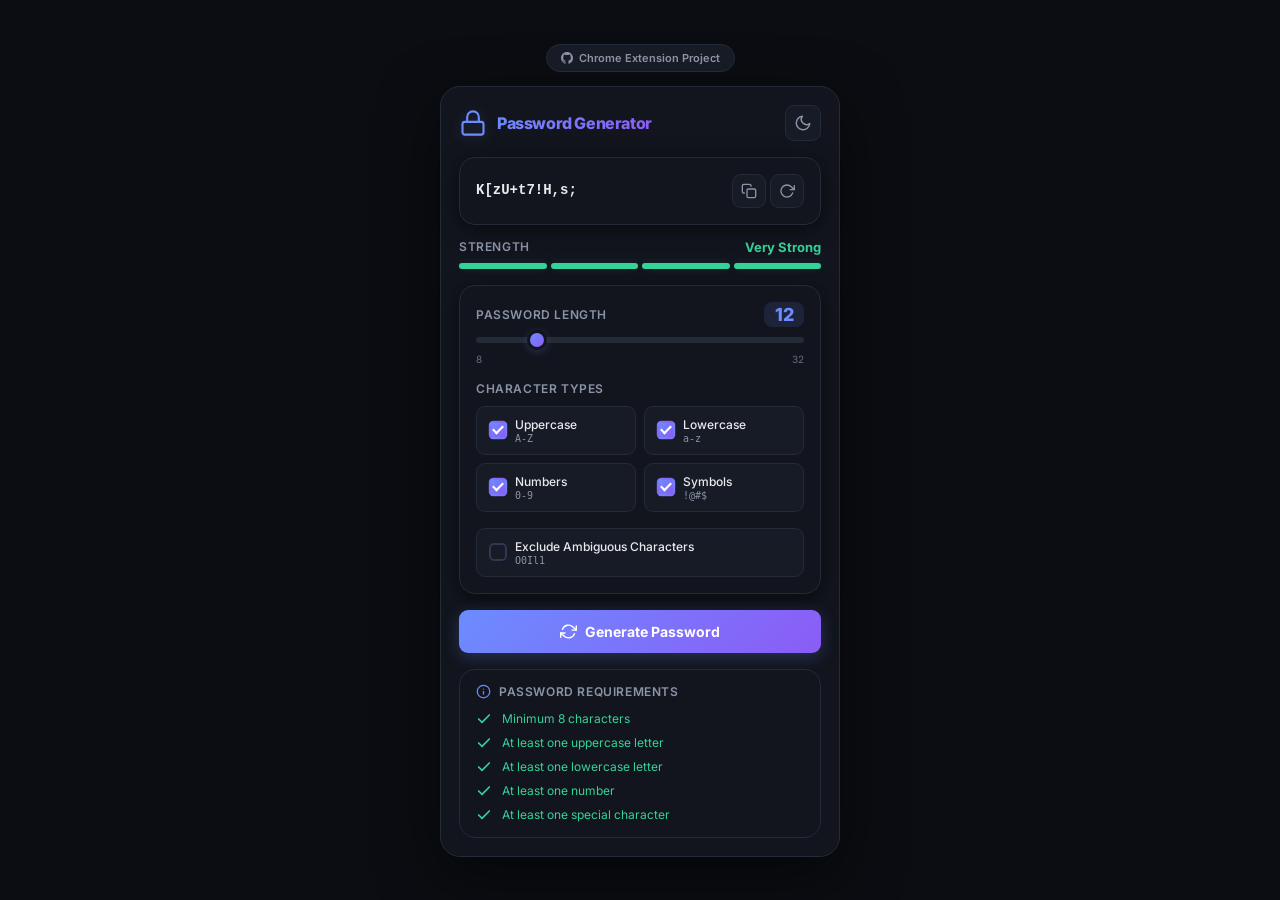
==== index.html @ af60cce2 "Add index.html for Vercel deployment" ====
<!DOCTYPE html>
<html lang="en">
<head>
  <meta charset="UTF-8">
  <meta name="viewport" content="width=device-width, initial-scale=1.0">
  <title>Password Generator - Web Version</title>
  <link rel="stylesheet" href="styles.css">
  <link href="https://fonts.googleapis.com/css2?family=Inter:wght@400;500;600;700;800&display=swap" rel="stylesheet">
  <style>
    /* Web layout overrides for full browser page */
    body {
      width: 100%;
      min-height: 100vh;
      display: flex;
      justify-content: center;
      align-items: center;
      padding: 20px;
      background: var(--bg);
    }

    .web-wrapper {
      width: 100%;
      max-width: 400px;
    }

    .web-badge {
      text-align: center;
      margin-bottom: 14px;
    }

    .web-badge a {
      display: inline-flex;
      align-items: center;
      gap: 6px;
      font-size: 11px;
      font-weight: 600;
      color: var(--text-muted);
      background: var(--card-bg);
      border: 1px solid var(--border);
      padding: 6px 14px;
      border-radius: 999px;
      text-decoration: none;
      transition: border-color var(--transition-fast), color var(--transition-fast);
    }

    .web-badge a:hover {
      border-color: var(--accent);
      color: var(--accent);
    }

    .web-badge svg {
      width: 12px;
      height: 12px;
    }

    .app {
      background: var(--bg-secondary);
      border-radius: 20px;
      box-shadow: 0 20px 60px var(--shadow-color);
      border: 1px solid var(--border);
    }

    .theme-toggle {
      position: relative;
      z-index: 10;
    }

    @media (max-width: 420px) {
      body {
        padding: 10px;
        align-items: flex-start;
      }
      .app {
        border-radius: 16px;
      }
    }
  </style>
</head>
<body class="theme-dark">
  <div class="web-wrapper">
    <div class="web-badge">
      <a href="https://github.com/rajeshrajaram1911-max/chrome-extention" target="_blank" rel="noopener">
        <svg viewBox="0 0 16 16" fill="currentColor">
          <path d="M8 0C3.58 0 0 3.58 0 8c0 3.54 2.29 6.53 5.47 7.59.4.07.55-.17.55-.38 0-.19-.01-.82-.01-1.49-2.01.37-2.53-.49-2.69-.94-.09-.23-.48-.94-.82-1.13-.28-.15-.68-.52-.01-.53.63-.01 1.08.58 1.23.82.72 1.21 1.87.87 2.33.66.07-.52.28-.87.51-1.07-1.78-.2-3.64-.89-3.64-3.95 0-.87.31-1.59.82-2.15-.08-.2-.36-1.02.08-2.12 0 0 .67-.21 2.2.82.64-.18 1.32-.27 2-.27s1.36.09 2 .27c1.53-1.04 2.2-.82 2.2-.82.44 1.1.16 1.92.08 2.12.51.56.82 1.27.82 2.15 0 3.07-1.87 3.75-3.65 3.95.29.25.54.73.54 1.48 0 1.07-.01 1.93-.01 2.2 0 .21.15.46.55.38A8.01 8.01 0 0 0 16 8c0-4.42-3.58-8-8-8z"/>
        </svg>
        Chrome Extension Project
      </a>
    </div>

    <div class="app">
      <header class="app-header">
        <div class="logo">
          <svg class="logo-icon" viewBox="0 0 24 24" fill="none" stroke="currentColor" stroke-width="1.8" stroke-linecap="round" stroke-linejoin="round">
            <rect x="3" y="11" width="18" height="11" rx="2" ry="2"></rect>
            <path d="M7 11V7a5 5 0 0 1 10 0v4"></path>
          </svg>
          <span class="logo-text">Password Generator</span>
        </div>
        <button id="themeToggle" class="theme-toggle" title="Toggle theme" aria-label="Toggle theme">
          <svg class="icon-sun" viewBox="0 0 24 24" fill="none" stroke="currentColor" stroke-width="2" stroke-linecap="round" stroke-linejoin="round">
            <circle cx="12" cy="12" r="5"></circle>
            <line x1="12" y1="1" x2="12" y2="3"></line>
            <line x1="12" y1="21" x2="12" y2="23"></line>
            <line x1="4.22" y1="4.22" x2="5.64" y2="5.64"></line>
            <line x1="18.36" y1="18.36" x2="19.78" y2="19.78"></line>
            <line x1="1" y1="12" x2="3" y2="12"></line>
            <line x1="21" y1="12" x2="23" y2="12"></line>
            <line x1="4.22" y1="19.78" x2="5.64" y2="18.36"></line>
            <line x1="18.36" y1="5.64" x2="19.78" y2="4.22"></line>
          </svg>
          <svg class="icon-moon" viewBox="0 0 24 24" fill="none" stroke="currentColor" stroke-width="2" stroke-linecap="round" stroke-linejoin="round">
            <path d="M21 12.79A9 9 0 1 1 11.21 3 7 7 0 0 0 21 12.79z"></path>
          </svg>
        </button>
      </header>

      <div class="password-display">
        <div class="password-text" id="passwordText">Click Generate to create a password</div>
        <div class="display-actions">
          <button id="copyBtn" class="copy-btn" title="Copy password" aria-label="Copy password">
            <svg class="icon-copy" viewBox="0 0 24 24" fill="none" stroke="currentColor" stroke-width="2" stroke-linecap="round" stroke-linejoin="round">
              <rect x="9" y="9" width="13" height="13" rx="2" ry="2"></rect>
              <path d="M5 15H4a2 2 0 0 1-2-2V4a2 2 0 0 1 2-2h9a2 2 0 0 1 2 2v1"></path>
            </svg>
            <svg class="icon-check" viewBox="0 0 24 24" fill="none" stroke="currentColor" stroke-width="2.5" stroke-linecap="round" stroke-linejoin="round">
              <polyline points="20 6 9 17 4 12"></polyline>
            </svg>
          </button>
          <button id="refreshBtn" class="refresh-btn" title="Generate new password" aria-label="Generate new password">
            <svg viewBox="0 0 24 24" fill="none" stroke="currentColor" stroke-width="2" stroke-linecap="round" stroke-linejoin="round">
              <polyline points="23 4 23 10 17 10"></polyline>
              <path d="M20.49 15a9 9 0 1 1-2.12-9.36L23 10"></path>
            </svg>
          </button>
        </div>
      </div>

      <div class="strength-section">
        <div class="strength-header">
          <span class="strength-title">Strength</span>
          <span class="strength-label" id="strengthLabel">—</span>
        </div>
        <div class="strength-meter">
          <div class="strength-bar"></div>
          <div class="strength-bar"></div>
          <div class="strength-bar"></div>
          <div class="strength-bar"></div>
        </div>
      </div>

      <div class="options-section">
        <div class="option-group">
          <div class="option-header">
            <label for="lengthSlider">Password Length</label>
            <span class="length-value" id="lengthValue">12</span>
          </div>
          <input type="range" id="lengthSlider" min="8" max="32" value="12" class="slider">
          <div class="slider-labels">
            <span>8</span>
            <span>32</span>
          </div>
        </div>

        <div class="option-group">
          <div class="option-header">
            <span class="option-title">Character Types</span>
          </div>
          <div class="checkbox-grid">
            <label class="checkbox-item">
              <input type="checkbox" id="optUpper" checked>
              <span class="checkbox-custom"></span>
              <span class="checkbox-label">Uppercase <span class="checkbox-desc">A-Z</span></span>
            </label>
            <label class="checkbox-item">
              <input type="checkbox" id="optLower" checked>
              <span class="checkbox-custom"></span>
              <span class="checkbox-label">Lowercase <span class="checkbox-desc">a-z</span></span>
            </label>
            <label class="checkbox-item">
              <input type="checkbox" id="optNumbers" checked>
              <span class="checkbox-custom"></span>
              <span class="checkbox-label">Numbers <span class="checkbox-desc">0-9</span></span>
            </label>
            <label class="checkbox-item">
              <input type="checkbox" id="optSymbols" checked>
              <span class="checkbox-custom"></span>
              <span class="checkbox-label">Symbols <span class="checkbox-desc">!@#$</span></span>
            </label>
          </div>
        </div>

        <div class="option-group">
          <label class="checkbox-item exclude-item">
            <input type="checkbox" id="optExclude">
            <span class="checkbox-custom"></span>
            <span class="checkbox-label">Exclude Ambiguous Characters <span class="checkbox-desc">O0Il1</span></span>
          </label>
        </div>
      </div>

      <button id="generateBtn" class="generate-btn">
        <svg viewBox="0 0 24 24" fill="none" stroke="currentColor" stroke-width="2" stroke-linecap="round" stroke-linejoin="round">
          <path d="M23 4v6h-6"></path>
          <path d="M1 20v-6h6"></path>
          <path d="M3.51 9a9 9 0 0 1 14.85-3.36L23 10"></path>
          <path d="M1 14l4.64 4.36A9 9 0 0 0 20.49 15"></path>
        </svg>
        Generate Password
      </button>

      <div class="requirements-section">
        <div class="requirements-header">
          <svg viewBox="0 0 24 24" fill="none" stroke="currentColor" stroke-width="2" stroke-linecap="round" stroke-linejoin="round">
            <circle cx="12" cy="12" r="10"></circle>
            <line x1="12" y1="16" x2="12" y2="12"></line>
            <line x1="12" y1="8" x2="12.01" y2="8"></line>
          </svg>
          <span>Password Requirements</span>
        </div>
        <div class="requirement-list">
          <div class="requirement-item" id="reqLength">
            <svg class="req-icon" viewBox="0 0 24 24" fill="none" stroke="currentColor" stroke-width="2.5" stroke-linecap="round" stroke-linejoin="round">
              <polyline points="20 6 9 17 4 12"></polyline>
            </svg>
            <span>Minimum 8 characters</span>
          </div>
          <div class="requirement-item" id="reqUpper">
            <svg class="req-icon" viewBox="0 0 24 24" fill="none" stroke="currentColor" stroke-width="2.5" stroke-linecap="round" stroke-linejoin="round">
              <polyline points="20 6 9 17 4 12"></polyline>
            </svg>
            <span>At least one uppercase letter</span>
          </div>
          <div class="requirement-item" id="reqLower">
            <svg class="req-icon" viewBox="0 0 24 24" fill="none" stroke="currentColor" stroke-width="2.5" stroke-linecap="round" stroke-linejoin="round">
              <polyline points="20 6 9 17 4 12"></polyline>
            </svg>
            <span>At least one lowercase letter</span>
          </div>
          <div class="requirement-item" id="reqNumber">
            <svg class="req-icon" viewBox="0 0 24 24" fill="none" stroke="currentColor" stroke-width="2.5" stroke-linecap="round" stroke-linejoin="round">
              <polyline points="20 6 9 17 4 12"></polyline>
            </svg>
            <span>At least one number</span>
          </div>
          <div class="requirement-item" id="reqSymbol">
            <svg class="req-icon" viewBox="0 0 24 24" fill="none" stroke="currentColor" stroke-width="2.5" stroke-linecap="round" stroke-linejoin="round">
              <polyline points="20 6 9 17 4 12"></polyline>
            </svg>
            <span>At least one special character</span>
          </div>
        </div>
      </div>
    </div>
  </div>

  <div id="toast" class="toast"></div>

  <script src="popup.js"></script>
</body>
</html>
---- styles.css ----
:root {
  --radius-lg: 16px;
  --radius-md: 12px;
  --radius-sm: 9px;
  --transition-fast: 0.2s ease;
  --transition-smooth: 0.3s cubic-bezier(0.22, 1, 0.36, 1);
}

body.theme-dark {
  --bg: #0b0d12;
  --bg-secondary: #12151d;
  --card-bg: #171b26;
  --card-hover: #1e2330;
  --border: #232a38;
  --border-hover: #2f3850;
  --text: #e8eaed;
  --text-muted: #8b93a7;
  --accent: #6c8cff;
  --accent-hover: #5a7dff;
  --accent-soft: rgba(108, 140, 255, 0.12);
  --accent-glow: rgba(108, 140, 255, 0.25);
  --danger: #f87171;
  --danger-soft: rgba(248, 113, 113, 0.12);
  --success: #34d399;
  --success-soft: rgba(52, 211, 153, 0.12);
  --warning: #fbbf24;
  --warning-soft: rgba(251, 191, 36, 0.12);
  --shadow-color: rgba(0, 0, 0, 0.5);
  --toast-bg: #e8eaed;
  --toast-text: #0b0d12;
  --gradient: linear-gradient(135deg, #6c8cff 0%, #8b5cf6 100%);
}

body.theme-light {
  --bg: #f0f3f9;
  --bg-secondary: #ffffff;
  --card-bg: #ffffff;
  --card-hover: #f4f6fb;
  --border: #e3e8f0;
  --border-hover: #c9d2e3;
  --text: #1a1d23;
  --text-muted: #6b7280;
  --accent: #4a6cf7;
  --accent-hover: #3a5ce5;
  --accent-soft: rgba(74, 108, 247, 0.1);
  --accent-glow: rgba(74, 108, 247, 0.2);
  --danger: #ef4444;
  --danger-soft: rgba(239, 68, 68, 0.1);
  --success: #059669;
  --success-soft: rgba(16, 185, 129, 0.12);
  --warning: #d97706;
  --warning-soft: rgba(245, 158, 11, 0.12);
  --shadow-color: rgba(30, 41, 59, 0.1);
  --toast-bg: #1a1d23;
  --toast-text: #f0f3f9;
  --gradient: linear-gradient(135deg, #4a6cf7 0%, #7c3aed 100%);
}

* {
  margin: 0;
  padding: 0;
  box-sizing: border-box;
}

body {
  width: 360px;
  font-family: 'Inter', -apple-system, BlinkMacSystemFont, 'Segoe UI', sans-serif;
  background: var(--bg);
  color: var(--text);
  overflow-x: hidden;
  transition: background var(--transition-fast), color var(--transition-fast);
}

.app {
  padding: 18px;
  animation: fadeInUp 0.4s cubic-bezier(0.22, 1, 0.36, 1);
}

@keyframes fadeInUp {
  0% {
    opacity: 0;
    transform: translateY(14px) scale(0.97);
  }
  100% {
    opacity: 1;
    transform: translateY(0) scale(1);
  }
}

.app-header {
  display: flex;
  align-items: center;
  justify-content: space-between;
  margin-bottom: 16px;
}

.logo {
  display: flex;
  align-items: center;
  gap: 10px;
}

.logo-icon {
  width: 28px;
  height: 28px;
  color: var(--accent);
  filter: drop-shadow(0 2px 6px var(--accent-glow));
}

.logo-text {
  font-size: 16px;
  font-weight: 800;
  letter-spacing: -0.4px;
  background: var(--gradient);
  -webkit-background-clip: text;
  -webkit-text-fill-color: transparent;
  background-clip: text;
}

.theme-toggle {
  width: 36px;
  height: 36px;
  border: none;
  border-radius: var(--radius-sm);
  background: var(--card-bg);
  color: var(--text-muted);
  cursor: pointer;
  display: flex;
  align-items: center;
  justify-content: center;
  transition: background var(--transition-fast), color var(--transition-fast), transform 0.15s ease, box-shadow var(--transition-fast);
  border: 1px solid var(--border);
}

.theme-toggle:hover {
  background: var(--card-hover);
  color: var(--text);
  border-color: var(--border-hover);
  box-shadow: 0 2px 8px var(--shadow-color);
}

.theme-toggle:active {
  transform: scale(0.9) rotate(15deg);
}

.theme-toggle svg {
  width: 18px;
  height: 18px;
}

body.theme-dark .icon-sun {
  display: none;
}
body.theme-dark .icon-moon {
  display: block;
}
body.theme-light .icon-sun {
  display: block;
}
body.theme-light .icon-moon {
  display: none;
}

.password-display {
  position: relative;
  display: flex;
  align-items: center;
  gap: 8px;
  padding: 16px;
  background: var(--bg-secondary);
  border: 1.5px solid var(--border);
  border-radius: var(--radius-lg);
  margin-bottom: 14px;
  box-shadow: 0 4px 20px var(--shadow-color);
  transition: border-color var(--transition-fast), box-shadow var(--transition-fast);
}

.password-display:focus-within {
  border-color: var(--accent);
  box-shadow: 0 0 0 3px var(--accent-soft), 0 4px 20px var(--shadow-color);
}

.password-text {
  flex: 1;
  font-family: 'Courier New', monospace;
  font-size: 14px;
  font-weight: 600;
  color: var(--text);
  word-break: break-all;
  line-height: 1.4;
  min-height: 20px;
  user-select: all;
}

.password-text.placeholder {
  color: var(--text-muted);
  font-family: inherit;
  font-weight: 500;
  font-size: 13px;
}

.display-actions {
  display: flex;
  align-items: center;
  gap: 4px;
  flex-shrink: 0;
}

.copy-btn,
.refresh-btn {
  width: 34px;
  height: 34px;
  border: none;
  border-radius: var(--radius-sm);
  background: var(--card-bg);
  color: var(--text-muted);
  cursor: pointer;
  display: flex;
  align-items: center;
  justify-content: center;
  transition: background var(--transition-fast), color var(--transition-fast), transform 0.15s ease, border-color var(--transition-fast);
  border: 1px solid var(--border);
}

.copy-btn:hover,
.refresh-btn:hover {
  background: var(--card-hover);
  color: var(--text);
  border-color: var(--border-hover);
}

.copy-btn:active,
.refresh-btn:active {
  transform: scale(0.88);
}

.copy-btn svg,
.refresh-btn svg {
  width: 16px;
  height: 16px;
}

.copy-btn .icon-check {
  display: none;
}

.copy-btn.copied {
  background: var(--success-soft);
  color: var(--success);
  border-color: var(--success);
  animation: popFeedback 0.3s ease;
}

.copy-btn.copied .icon-copy {
  display: none;
}

.copy-btn.copied .icon-check {
  display: block;
}

@keyframes popFeedback {
  0% { transform: scale(0.7); }
  50% { transform: scale(1.2); }
  100% { transform: scale(1); }
}

.strength-section {
  margin-bottom: 16px;
}

.strength-header {
  display: flex;
  align-items: center;
  justify-content: space-between;
  margin-bottom: 8px;
}

.strength-title {
  font-size: 12px;
  font-weight: 600;
  color: var(--text-muted);
  text-transform: uppercase;
  letter-spacing: 0.6px;
}

.strength-label {
  font-size: 13px;
  font-weight: 700;
  color: var(--text-muted);
  transition: color var(--transition-fast);
}

.strength-label.weak {
  color: var(--danger);
}

.strength-label.medium {
  color: var(--warning);
}

.strength-label.strong {
  color: var(--success);
}

.strength-meter {
  display: flex;
  gap: 4px;
  height: 6px;
}

.strength-bar {
  flex: 1;
  border-radius: 999px;
  background: var(--border);
  transition: background var(--transition-fast), box-shadow var(--transition-fast), opacity var(--transition-fast);
  opacity: 0.5;
}

.strength-bar.active {
  opacity: 1;
  background: var(--danger);
}

.strength-section[data-level="2"] .strength-bar.active {
  background: var(--warning);
  box-shadow: 0 0 8px var(--warning-soft);
}

.strength-section[data-level="3"] .strength-bar.active {
  background: var(--success);
  box-shadow: 0 0 8px var(--success-soft);
}

.strength-section[data-level="4"] .strength-bar.active {
  background: var(--success);
  box-shadow: 0 0 8px var(--success-soft);
}

.options-section {
  display: flex;
  flex-direction: column;
  gap: 16px;
  padding: 16px;
  background: var(--bg-secondary);
  border: 1px solid var(--border);
  border-radius: var(--radius-lg);
  margin-bottom: 16px;
  box-shadow: 0 4px 20px var(--shadow-color);
}

.option-group {
  display: flex;
  flex-direction: column;
  gap: 10px;
}

.option-header {
  display: flex;
  align-items: center;
  justify-content: space-between;
}

.option-header label,
.option-title {
  font-size: 12px;
  font-weight: 600;
  color: var(--text-muted);
  text-transform: uppercase;
  letter-spacing: 0.6px;
}

.length-value {
  font-size: 18px;
  font-weight: 800;
  color: var(--accent);
  background: var(--accent-soft);
  padding: 2px 10px;
  border-radius: 8px;
  min-width: 40px;
  text-align: center;
}

.slider {
  -webkit-appearance: none;
  appearance: none;
  width: 100%;
  height: 6px;
  border-radius: 999px;
  background: var(--border);
  outline: none;
  cursor: pointer;
  transition: background var(--transition-fast);
}

.slider::-webkit-slider-thumb {
  -webkit-appearance: none;
  appearance: none;
  width: 20px;
  height: 20px;
  border-radius: 50%;
  background: var(--gradient);
  border: 3px solid var(--bg-secondary);
  box-shadow: 0 2px 8px var(--accent-glow);
  cursor: pointer;
  transition: transform 0.15s ease, box-shadow var(--transition-fast);
}

.slider::-webkit-slider-thumb:hover {
  transform: scale(1.15);
  box-shadow: 0 4px 12px var(--accent-glow);
}

.slider::-webkit-slider-thumb:active {
  transform: scale(0.95);
}

.slider-labels {
  display: flex;
  justify-content: space-between;
  font-size: 10px;
  color: var(--text-muted);
  opacity: 0.7;
}

.checkbox-grid {
  display: grid;
  grid-template-columns: 1fr 1fr;
  gap: 8px;
}

.checkbox-item {
  display: flex;
  align-items: center;
  gap: 8px;
  padding: 10px 12px;
  background: var(--card-bg);
  border: 1px solid var(--border);
  border-radius: var(--radius-sm);
  cursor: pointer;
  transition: background var(--transition-fast), border-color var(--transition-fast), transform 0.15s ease;
  user-select: none;
}

.checkbox-item:hover {
  background: var(--card-hover);
  border-color: var(--border-hover);
  transform: translateY(-1px);
}

.checkbox-item:active {
  transform: scale(0.97);
}

.checkbox-item input {
  display: none;
}

.checkbox-custom {
  width: 18px;
  height: 18px;
  flex-shrink: 0;
  border: 2px solid var(--border-hover);
  border-radius: 5px;
  display: flex;
  align-items: center;
  justify-content: center;
  transition: background var(--transition-fast), border-color var(--transition-fast), transform 0.15s ease;
}

.checkbox-item input:checked + .checkbox-custom {
  background: var(--gradient);
  border-color: transparent;
  transform: scale(1.05);
}

.checkbox-item input:checked + .checkbox-custom::after {
  content: '';
  width: 8px;
  height: 4px;
  border-left: 2px solid #fff;
  border-bottom: 2px solid #fff;
  transform: rotate(-45deg) translate(1px, -1px);
}

.checkbox-label {
  font-size: 12px;
  font-weight: 500;
  color: var(--text);
  display: flex;
  flex-direction: column;
  gap: 1px;
}

.checkbox-desc {
  font-size: 10px;
  color: var(--text-muted);
  font-family: monospace;
}

.exclude-item {
  width: 100%;
}

.generate-btn {
  display: flex;
  align-items: center;
  justify-content: center;
  gap: 8px;
  width: 100%;
  padding: 13px 16px;
  font-size: 14px;
  font-weight: 700;
  font-family: inherit;
  color: #fff;
  background: var(--gradient);
  border: none;
  border-radius: var(--radius-sm);
  cursor: pointer;
  transition: transform 0.15s ease, box-shadow var(--transition-fast), filter var(--transition-fast);
  box-shadow: 0 4px 16px var(--accent-glow);
  margin-bottom: 16px;
}

.generate-btn:hover {
  filter: brightness(1.1);
  box-shadow: 0 6px 20px var(--accent-glow);
  transform: translateY(-1px);
}

.generate-btn:active {
  transform: scale(0.97);
}

.generate-btn svg {
  width: 17px;
  height: 17px;
}

.requirements-section {
  padding: 14px 16px;
  background: var(--bg-secondary);
  border: 1px solid var(--border);
  border-radius: var(--radius-lg);
}

.requirements-header {
  display: flex;
  align-items: center;
  gap: 8px;
  margin-bottom: 12px;
}

.requirements-header svg {
  width: 15px;
  height: 15px;
  color: var(--accent);
}

.requirements-header span {
  font-size: 12px;
  font-weight: 600;
  color: var(--text-muted);
  text-transform: uppercase;
  letter-spacing: 0.6px;
}

.requirement-list {
  display: flex;
  flex-direction: column;
  gap: 8px;
}

.requirement-item {
  display: flex;
  align-items: center;
  gap: 10px;
  font-size: 12px;
  color: var(--text-muted);
  transition: color var(--transition-fast);
}

.req-icon {
  width: 16px;
  height: 16px;
  flex-shrink: 0;
  color: var(--border-hover);
  transition: color var(--transition-fast), transform 0.2s ease;
}

.requirement-item.met {
  color: var(--success);
}

.requirement-item.met .req-icon {
  color: var(--success);
  animation: popFeedback 0.3s ease;
}

.toast {
  position: fixed;
  bottom: 18px;
  left: 50%;
  transform: translateX(-50%) translateY(20px);
  background: var(--toast-bg);
  color: var(--toast-text);
  font-size: 13px;
  font-weight: 600;
  padding: 10px 18px;
  border-radius: 999px;
  box-shadow: 0 8px 24px rgba(0, 0, 0, 0.3);
  opacity: 0;
  pointer-events: none;
  transition: opacity 0.25s ease, transform 0.25s ease;
  z-index: 300;
  white-space: nowrap;
  max-width: 320px;
  overflow: hidden;
  text-overflow: ellipsis;
}

.toast.show {
  opacity: 1;
  transform: translateX(-50%) translateY(0);
}
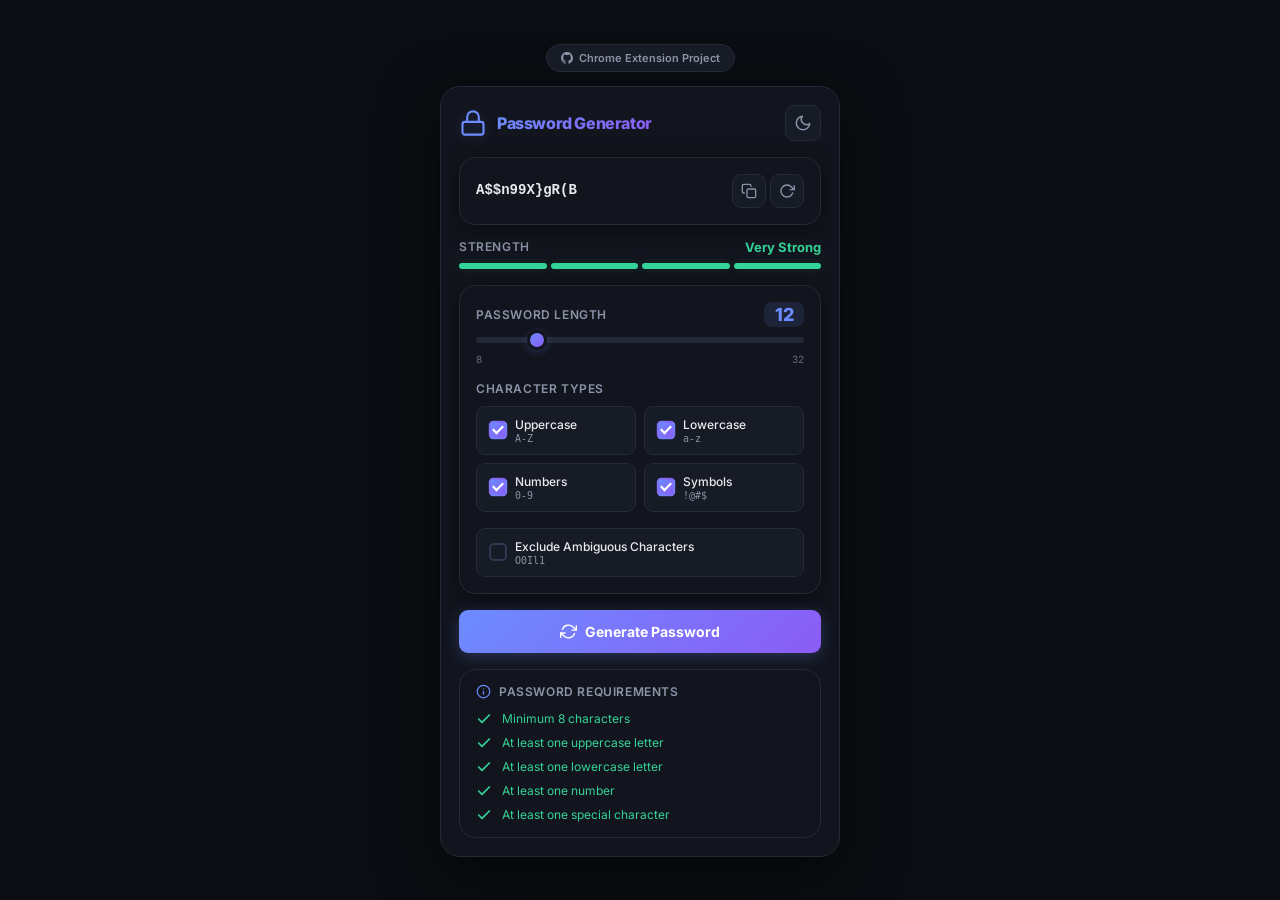
==== commit 0f76fc80: "Remove comment lines from index.html" ====
--- a/index.html
+++ b/index.html
@@ -7,7 +7,6 @@
   <link rel="stylesheet" href="styles.css">
   <link href="https://fonts.googleapis.com/css2?family=Inter:wght@400;500;600;700;800&display=swap" rel="stylesheet">
   <style>
-    /* Web layout overrides for full browser page */
     body {
       width: 100%;
       min-height: 100vh;
